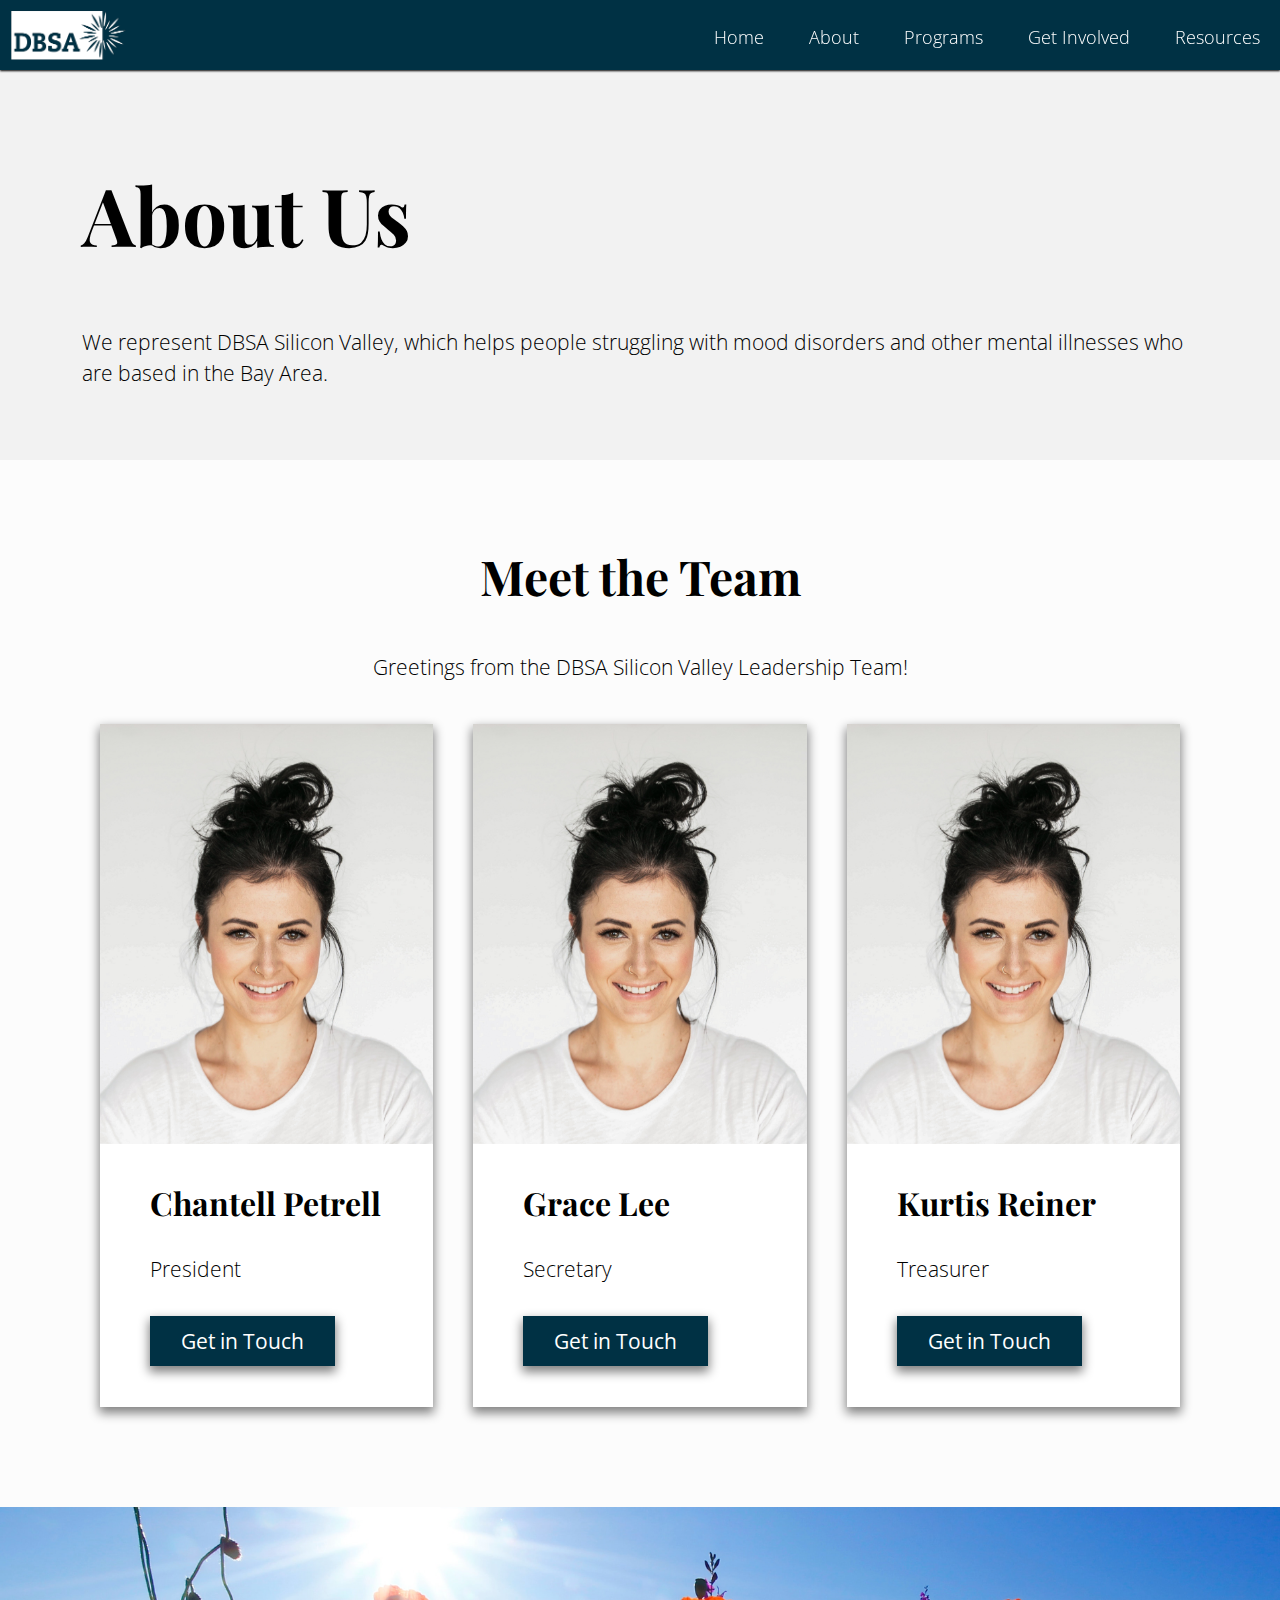
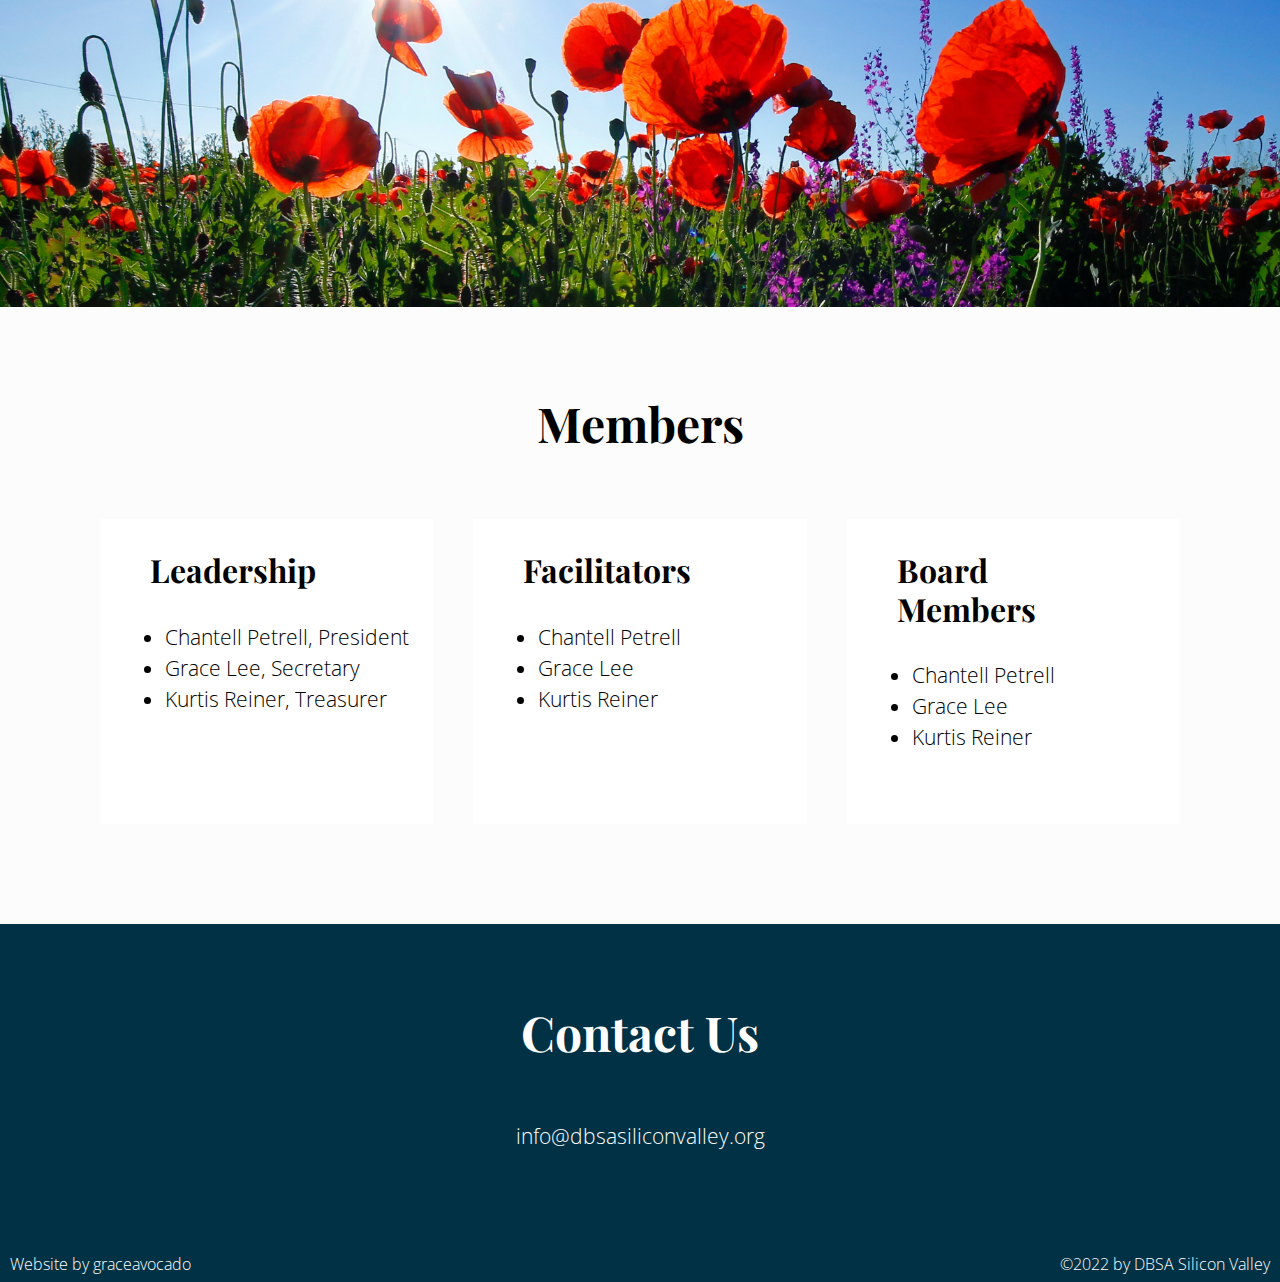
==== pages/about.html @ 3b4387de "website build" ====
<!DOCTYPE html>
<html lang="en" dir="ltr">

<head>
  <meta charset="utf-8">
  <meta name=viewport content="width=device-width, initial-scale=1, user-scalable=yes">
  <title>About | DBSA Silicon Valley</title>
  <link rel="icon" type="../image/x-icon" href="../img/favicon.png">

  <!-- CSS FILES -->
  <link rel="stylesheet" href="../css/style.css">

  <!-- FONTS -->
  <link rel="preconnect" href="https://fonts.googleapis.com">
  <link rel="preconnect" href="https://fonts.gstatic.com" crossorigin>
  <link
    href="https://fonts.googleapis.com/css2?family=Open+Sans:ital,wght@0,300;0,400;0,500;0,600;0,700;0,800;1,300;1,400;1,500;1,600;1,700;1,800&family=Playfair+Display:ital,wght@0,400;0,500;0,600;0,700;0,800;0,900;1,400;1,500;1,600;1,700;1,800;1,900&display=swap"
    rel="stylesheet">

  <!-- SCRIPT -->
  <!-- <script src="https://kit.fontawesome.com/e4709d6774.js" crossorigin="anonymous"></script> -->
</head>

<body>
  <!-- NAVBAR -->
  <nav class="nav-shadow">
    <div class="logo">
      <a class="logo-link" href="../index.html">
        <img class="logo-img" src="../img/logo-white.png" alt="DBSA logo">
      </a>
    </div>
  </nav>

  <div class="mobile-menu">
    <div id="backdrop" onclick="toggleMenu()"></div>
    <ul id="menu">
      <li class="menu-item"> <a href="../index.html">Home</a></li>
      <li class="menu-item"> <a href="../pages/about.html">About</a></li>
      <li class="menu-item"> <a href="../pages/programs.html">Programs</a></li>
      <li class="menu-item"> <a href="../pages/get-involved.html">Get Involved</a></li>
      <li class="menu-item"> <a href="../pages/resources.html">Resources</a></li>
    </ul>
  </div>

  <div id="toggle"><i class="fas fa-bars" onclick="toggleMenu()"></i></div>

  <!-- HEADER -->
  <div class="header-two color-bg">
    <div class="header-text">
      <h1>About Us</h1>
      <p>We represent DBSA Silicon Valley, which helps
        people struggling with mood disorders and other mental illnesses who
        are based in the Bay Area.</p>
    </div>
  </div>

  <!-- TEAM -->
  <div class="spacing-w-s">
    <h2 class="center-text">Meet the Team</h2>
    <p class="center-text">Greetings from the DBSA Silicon Valley Leadership Team!</p>
    <div class="col-3">
      <div class="shadow box-padding">
        <img src="../img/about-img/hold.jpg" alt="picture of Chantell Petrell">
        <h3>Chantell Petrell</h3>
        <p>President</p>
        <a class="btn shadow" href="mailto:chantell@dbsasiliconvalley.org">Get in Touch</a>
      </div>
      <div class="shadow box-padding">
        <img src="../img/about-img/hold.jpg" alt="picture of Grace Lee">
        <h3>Grace Lee</h3>
        <p>Secretary</p>
        <a class="btn shadow" href="mailto:grace@dbsasiliconvalley.org">Get in Touch</a>
      </div>
      <div class="shadow box-padding">
        <img src="../img/about-img/hold.jpg" alt="picture of Kurtis Reiner">
        <h3>Kurtis Reiner</h3>
        <p>Treasurer</p>
        <a class="btn shadow" href="mailto:kurtis@dbsasiliconvalley.org">Get in Touch</a>
      </div>
    </div>
  </div>

  <!-- BREAK -->
  <div class="picture-break"></div>

  <!-- MEMBERS -->
  <div class="spacing-w-s">
    <h2 class="center-text">Members</h2>
    <div class="col-3">
      <div class="box-padding">
        <h3>Leadership</h3>
        <ul>
          <li>Chantell Petrell, President</li>
          <li>Grace Lee, Secretary</li>
          <li>Kurtis Reiner, Treasurer</li>
        </ul>
      </div>
      <div class="box-padding">
        <h3>Facilitators</h3>
        <ul>
          <li>Chantell Petrell</li>
          <li>Grace Lee</li>
          <li>Kurtis Reiner</li>
        </ul>
      </div>
      <div class="box-padding">
        <h3>Board Members</h3>
        <ul>
          <li>Chantell Petrell</li>
          <li>Grace Lee</li>
          <li>Kurtis Reiner</li>
        </ul>
      </div>
    </div>
  </div>

  <!-- CONTACT -->
  <div class="center-text color-bg-primary contact-text">
    <h2>Contact Us</h2>
    <p><a class="white-text" href="mailto:info@dbsasiliconvalley.org">info@dbsasiliconvalley.org</a></p>
    <!-- socials -->
    <div class="socials">
      <p>
        <a href="mailto:info@dbsasiliconvalley.org">
          <i class="soc-icon fa-solid fa-envelope white-text"></i>
        </a>
      </p>
      <p>
        <a href="https://www.facebook.com/dbsasanjoseca/">
          <i class="soc-icon fa-brands fa-facebook-f white-text"></i>
        </a>
      </p>
      <p>
        <a href="https://www.instagram.com/dbsasanjose/?hl=en">
          <i class="soc-icon fa-brands fa-instagram white-text"></i>
        </a>
      </p>
      <p>
        <a href="https://www.meetup.com/dbsasiliconvalley/">
          <i class="fa-brands fa-meetup white-text"></i>
        </a>
      </p>
    </div>
  </div>

  <!-- FOOTER -->
  <footer class="center-text footer-text">
    <div class="copyright">©2022 by DBSA Silicon Valley</div>
    <div class="author">Website by <a class="white-text" target="_blank" href="https://graceavocado.com/">graceavocado</a></div>
  </footer>

  <!-- JAVASCRIPT -->
  <script src="../js/script.js"></script>

</body>

</html>
---- css/style.css ----
/**************ROOTS */
:root {
  /* COLORS */
  --color-primary: #003144;
  --bg-color-main: #FCFCFC;
  --bg-color-lg: #FDFDFD;
  --bg-color: #F2F2F2;
  --text-color: #333333;
  /* SPACING */
}

/**************MAIN */
* {
  box-sizing: border-box;
}

html {
  margin: 0;
  min-height: 100%;
}

h1, h2, h3, h4 {
  font-family: 'Playfair Display', serif;
}

h1 {
  font-size: 5rem;
}

h2 {
  font-size: 3rem;
  /* line-height: 0; */
}

h3 {
  font-size: 2rem;
}

body {
  margin: 0;
  overflow-x: hidden;
  font-family: 'Open Sans', sans-serif;
  font-weight: 200;
  line-height: 1.5;
  font-size: 1.3rem;
  background-color: var(--bg-color-main);
}

a {
  text-decoration: none;
  color: var(--text-color);
}

nav {
  display: flex;
  justify-content: space-between;
  background-color: var(--color-primary);
  width: 100%;
  position: fixed;
  top: 0;
  z-index: 1;
}

footer {
  display: flex;
  justify-content: space-between;
  flex-direction: row-reverse;
  background-color: var(--color-primary);
  color: white;
  font-size: 1rem;
  line-height: 1;
  padding: 10px;
}

/**************NAVBAR */
.logo-img {
  height: 70px;
  padding: 10px;
}

.logo-link {
  display: flex;
  color: white;
}

.logo-link p {
  font-weight: 900px;
}

.logo {
  /* flex-grow: 0; */
}

#toggle {
  display: none;
}

#menu {
  position: fixed;
  top: 0;
  z-index: 2;
  right: 0px;
  padding: 0;
}

.menu-item {
  display: inline-block;
}

.menu-item a {
  color: white;
  font-size: 1.1rem;
  padding: 20px 20px;
}

.menu-item a:hover {
  background-color: var(--bg-color);
  color: var(--text-color);
  transition-duration: 0.3s;
}

/**************FOOTER */
.footer-text {}

/**************FLEX */
/* HEADER */
.header {
  display: flex;
  justify-content: center;
  background-image: url("../img/index-img/tadej-skofic-bg.jpg");
  background-position: center;
  background-repeat: no-repeat;
  background-size: cover;
  position: relative;
}

.header-two {
  /* background-color: var(--bg-color); */
  display: flex;
  justify-content: center;
  position: relative;
  padding: 100px 50px 50px 50px;
}

.header-text {
  padding: 0 2rem;
}

.header div {
  margin: 15rem auto;
}

.header h3 {
  font-weight: 400;
}

.white-text {
  color: white;
}

/* CONTENT - 3 COLUMN*/
.col-3 {
  display: flex;
  justify-content: center;
  /* background-color: white; */
}

.col-3 div {
  background-color: white;
  /* padding: 50px 50px 70px 50px; */
  margin: 20px;
  width: 500px;
}

.col-3 h3 {
  line-height: 1.2;
}

.box-padding {
  padding-bottom: 50px;
}

.box-padding ul {
  margin-left: 25px;
}

.box-padding h3 {
  padding: 0 50px;
}

.box-padding p {
  padding: 0 50px 20px 50px;
}

.box-padding a {
  margin: 0 50px 0 50px;
}

.box-padding img {
  width: 100%;
}

/* CONTENT - 1 COLUMN */
.col-1 {
  display: flex;
}

.col-1-pic {
  background-image: url("../img/index-img/about-bekir-donmez.jpg");
  background-position: center;
  background-repeat: no-repeat;
  background-size: cover;
  position: relative;
  width: 100rem;
}

.col-1-text {
  padding: 0px 50px 70px 50px;
  background-color: var(--bg-color);
}

.col-1-text p {
  padding-bottom: 25px;
}

/* PAGE BREAK */
.picture-break {
  background-image: url("../img/about-img/corina-ardeleanu-about.jpg");
  background-position: center;
  background-repeat: no-repeat;
  background-size: cover;
  position: relative;
  width: 100%;
  height: 25rem;
}
/* RESOURCE */
.center-resources {
  display: flex;
  justify-content: center;
  padding: 2rem 1rem 5rem 1rem;
}

.resource-text {
  width: 900px;
}

.resource-text p {
  padding-bottom: 50px;
}

/* CONTACT */
.contact-text {
  color: white;
  padding: 2rem 2rem 0 2rem;
}

.contact-text p {
  padding-top: 2rem;
}

.contact-text h2 {
  margin-bottom: 0;
}

/**************BACKGROUND STYLE */
.color-bg {
  background-color: var(--bg-color);
}

.color-bg-primary {
  background-color: var(--color-primary);
}

/**************BUTTON */
.btn {
  color: white;
  /* display: block;
  width: 200px; */
  background-color: var(--color-primary);
  padding: 10px 30px;
  border: 1px solid var(--color-primary);
  font-weight: 400;
}

.btn:hover {
  color: var(--color-primary);
  background-color: white;
  transition-duration: 0.3s;
}

.socials {
  padding: 0 auto 3rem auto;
  display: flex;
  justify-content: center;
}

.socials p {
  padding: 1rem;
}

.socials p:hover {
  color: var(--bg-color-main);
  transition-duration: 0.3s;
}

/**************GENERAL STYLE */
.center-text {
  text-align: center;
}

.center-obj {
  margin: auto;
}

.spacing {
  margin: auto;
  padding: 5rem 0rem;
}

.spacing-w-s {
  margin: 5rem 5rem;
}

.shadow {
  box-shadow: 0px 5px 10px 1px gray;
}

.nav-shadow {
  box-shadow: 0px 1px 2px 0px black;
}

.txt-shadow {
  text-shadow: 4px 4px 20px black;
}

.max-p {
  max-width: 1100px;
  margin: auto;
  padding: 0 25px 10px 2px;
}

/**************RESPONSIVE */
@media (max-width: 1100px) {

  /* body */
  body {
    font-size: 1rem;
  }

  .menu-item {
    margin-top: 7px;
  }

  /* .spacing {
    margin: 5rem auto;
  } */

  /* 3 columns */
  .menu-item a {
    font-size: 1rem;
  }

  .box-padding h3 {
    padding: 0 25px;
  }

  .box-padding p {
    padding: 0 25px 25px 25px;
  }

  .box-padding a {
    margin: 25px;
  }
}

@media (max-width: 810px) {

  /* navbar */
  #toggle {
    position: fixed;
    top: 0;
    z-index: 5;
    right: 0px;
    display: block;
    cursor: pointer;
    padding-top: 20px;
  }

  .fa-bars {
    color: white;
    font-size: 2rem;
    padding-right: 20px;
  }

  #menu {
    /* display: none; */
    background-color: var(--color-primary);
    height: 100%;
    width: 80%;
    max-width: 300px;
    margin-top: 0px;
    padding-top: 70px;
  }

  #backdrop {
    /* display: none; */
    background-color: black;
    position: fixed;
    width: 100%;
    height: 100%;
    z-index: 2;
    opacity: .3;
    left: 0;
    transition: .3s;
  }

  .menu-item {
    line-height: 2.5;
    text-align: center;
    padding: 15px 50px;
  }

  .menu-item a {
    font-size: 1.5rem;
  }

  .mobile-menu {
    display: none;
  }

  .visibility {
    display: block;
  }

  /* header */
  .header div {
    margin: 10rem auto 3rem auto;
  }

  h1 {
    font-size: 3rem;
  }

  h2 {
    font-size: 2.5rem;
  }

  /* 3 columns */
  .col-3 {
    flex-direction: column;
    align-items: center;
  }

  .col-3 div {
    width: 90%;
    max-width: 400px;
    /* margin: 0 25px; */
  }

  .box-padding ul {
    margin-left: 0px;
  }

  /* 1 column */
  .spacing-w-s {
    margin: 1rem 1rem;
  }

  .col-1-text {
    padding: 0 20px 50px 20px;
  }

  .col-1-pic {
    width: 30rem;
  }

  /* footer */
  .footer-text {
    flex-direction: column;
    font-size: 0.9rem;
    line-height: 1.2;
  }
}
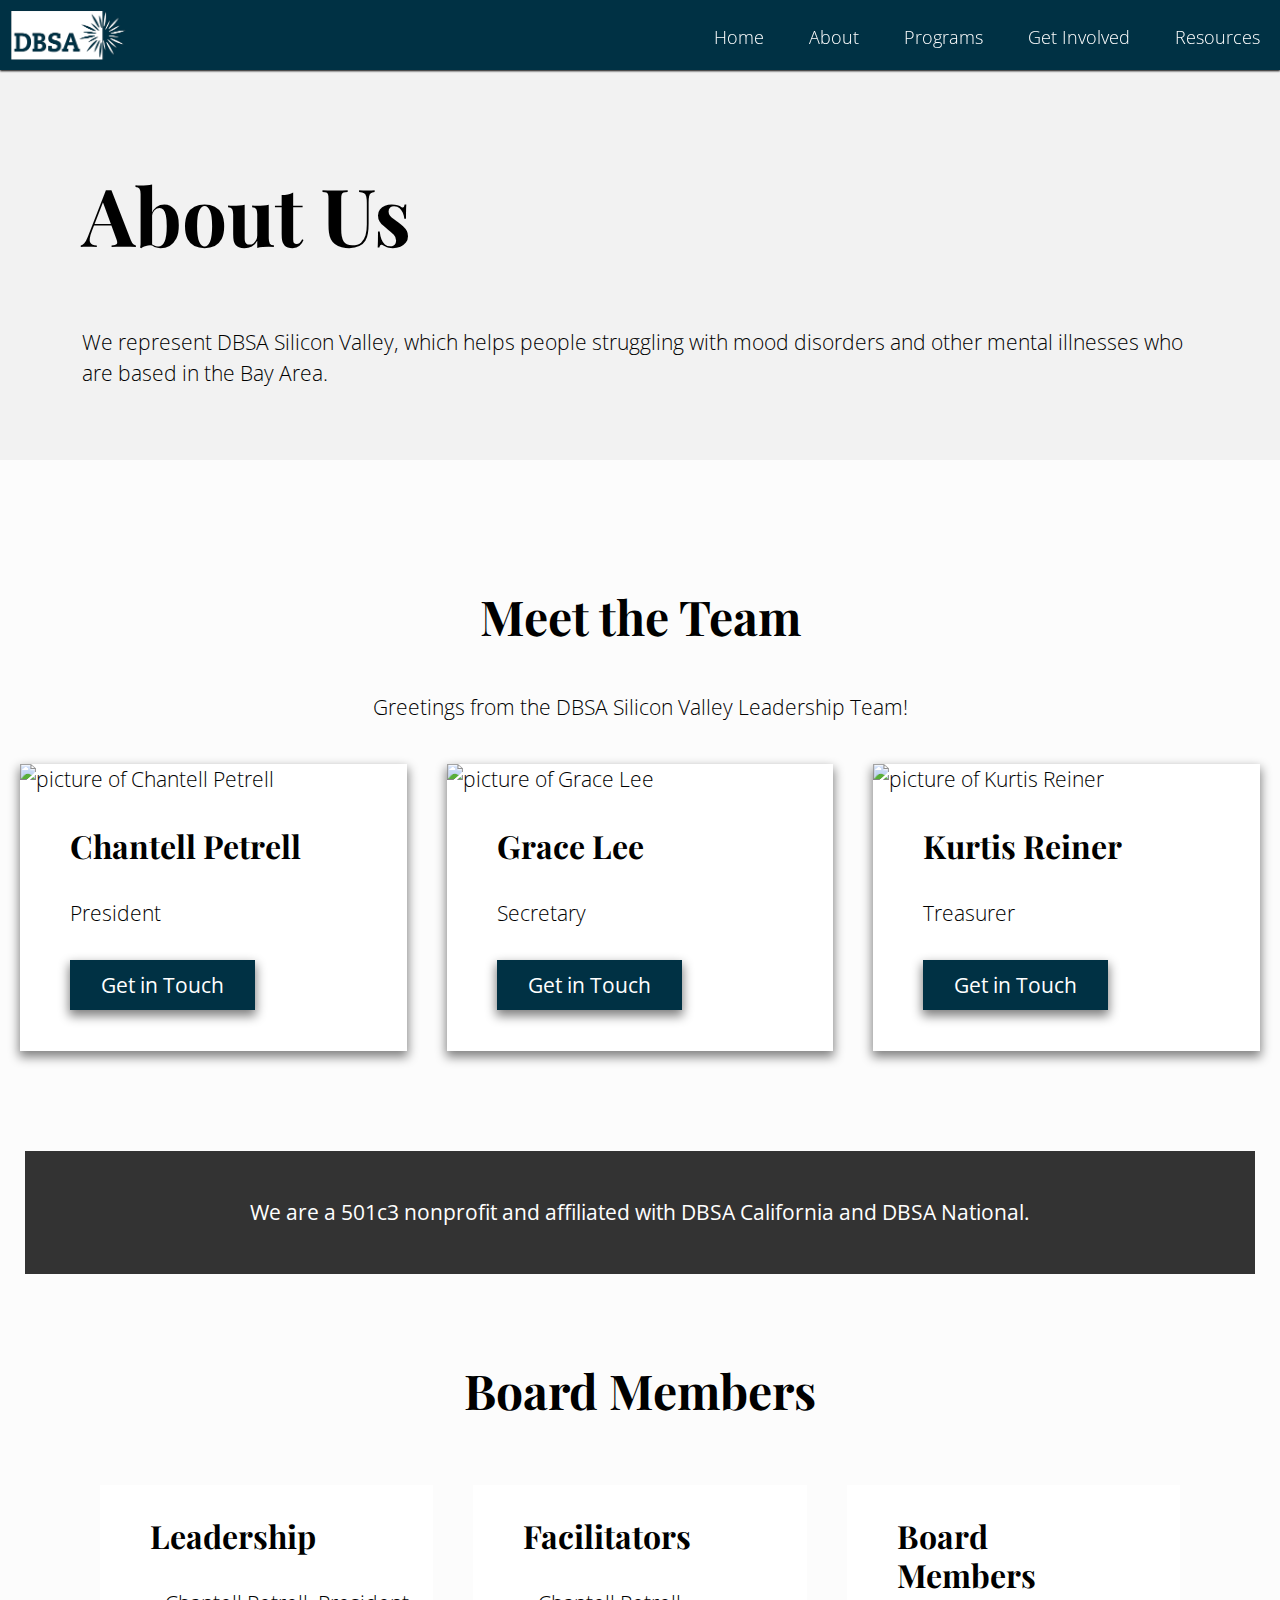
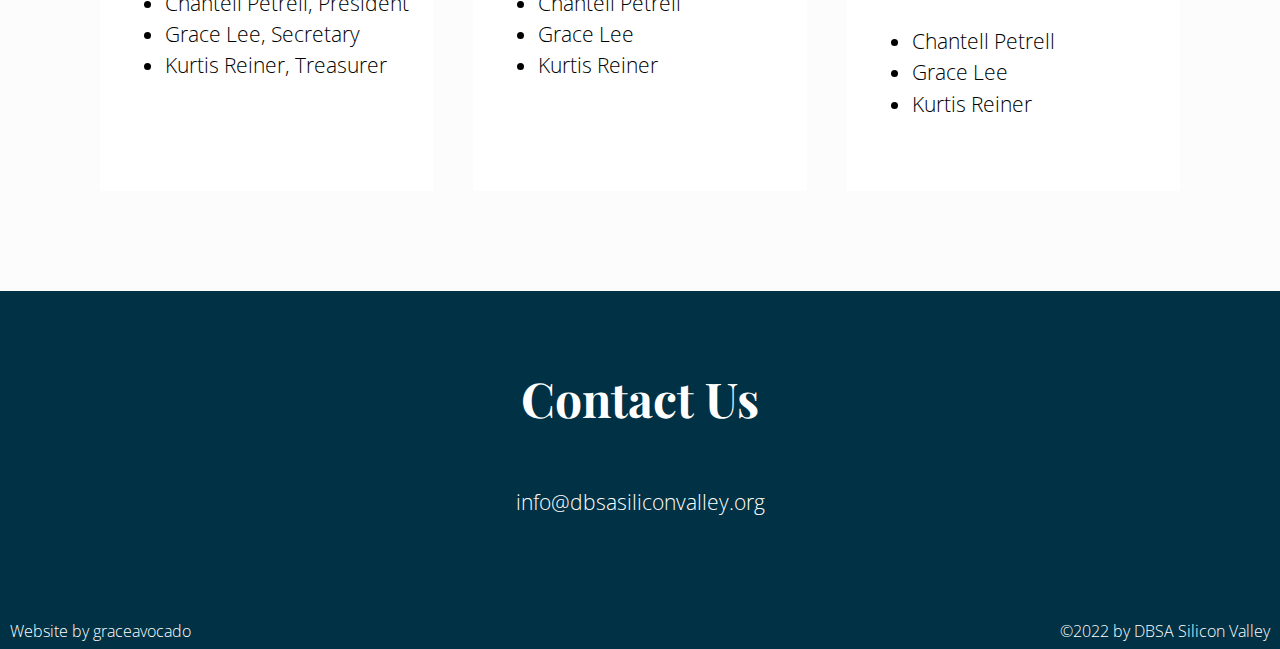
==== commit c2f17232: "add pictures" ====
--- a/pages/about.html
+++ b/pages/about.html
@@ -18,7 +18,7 @@
     rel="stylesheet">
 
   <!-- SCRIPT -->
-  <!-- <script src="https://kit.fontawesome.com/e4709d6774.js" crossorigin="anonymous"></script> -->
+  <script src="https://kit.fontawesome.com/e4709d6774.js" crossorigin="anonymous"></script>
 </head>
 
 <body>
@@ -39,6 +39,7 @@
       <li class="menu-item"> <a href="../pages/programs.html">Programs</a></li>
       <li class="menu-item"> <a href="../pages/get-involved.html">Get Involved</a></li>
       <li class="menu-item"> <a href="../pages/resources.html">Resources</a></li>
+      <!-- <li class="menu-item"> <a href="../pages/contact.html">Contact</a></li> -->
     </ul>
   </div>
 
@@ -55,37 +56,43 @@
   </div>
 
   <!-- TEAM -->
-  <div class="spacing-w-s">
+  <div class="spacing">
     <h2 class="center-text">Meet the Team</h2>
     <p class="center-text">Greetings from the DBSA Silicon Valley Leadership Team!</p>
     <div class="col-3">
       <div class="shadow box-padding">
-        <img src="../img/about-img/hold.jpg" alt="picture of Chantell Petrell">
+        <img src="../img/about-img/president.jpg" alt="picture of Chantell Petrell">
         <h3>Chantell Petrell</h3>
         <p>President</p>
         <a class="btn shadow" href="mailto:chantell@dbsasiliconvalley.org">Get in Touch</a>
       </div>
       <div class="shadow box-padding">
-        <img src="../img/about-img/hold.jpg" alt="picture of Grace Lee">
+        <img src="../img/about-img/secretary.jpg" alt="picture of Grace Lee">
         <h3>Grace Lee</h3>
         <p>Secretary</p>
         <a class="btn shadow" href="mailto:grace@dbsasiliconvalley.org">Get in Touch</a>
       </div>
       <div class="shadow box-padding">
-        <img src="../img/about-img/hold.jpg" alt="picture of Kurtis Reiner">
+        <img src="../img/about-img/treasurer.jpg" alt="picture of Kurtis Reiner">
         <h3>Kurtis Reiner</h3>
         <p>Treasurer</p>
         <a class="btn shadow" href="mailto:kurtis@dbsasiliconvalley.org">Get in Touch</a>
       </div>
     </div>
+
+  </div>
+
+  <!-- affiliation -->
+  <div class="strip-text center-text color-bg-strong white-text">
+    <p><strong>We are a 501c3 nonprofit and affiliated with DBSA California and DBSA National.</strong></p>
   </div>
 
   <!-- BREAK -->
-  <div class="picture-break"></div>
+  <!-- <div class="picture-break pic-br-about"></div> -->
 
   <!-- MEMBERS -->
   <div class="spacing-w-s">
-    <h2 class="center-text">Members</h2>
+    <h2 class="center-text">Board Members</h2>
     <div class="col-3">
       <div class="box-padding">
         <h3>Leadership</h3>
--- a/css/style.css
+++ b/css/style.css
@@ -87,10 +87,6 @@
   font-weight: 900px;
 }
 
-.logo {
-  /* flex-grow: 0; */
-}
-
 #toggle {
   display: none;
 }
@@ -119,10 +115,7 @@
   transition-duration: 0.3s;
 }
 
-/**************FOOTER */
-.footer-text {}
-
-/**************FLEX */
+/**************CONTENT */
 /* HEADER */
 .header {
   display: flex;
@@ -135,7 +128,6 @@
 }
 
 .header-two {
-  /* background-color: var(--bg-color); */
   display: flex;
   justify-content: center;
   position: relative;
@@ -154,20 +146,14 @@
   font-weight: 400;
 }
 
-.white-text {
-  color: white;
-}
-
 /* CONTENT - 3 COLUMN*/
 .col-3 {
   display: flex;
   justify-content: center;
-  /* background-color: white; */
 }
 
 .col-3 div {
   background-color: white;
-  /* padding: 50px 50px 70px 50px; */
   margin: 20px;
   width: 500px;
 }
@@ -206,7 +192,6 @@
 }
 
 .col-1-pic {
-  background-image: url("../img/index-img/about-bekir-donmez.jpg");
   background-position: center;
   background-repeat: no-repeat;
   background-size: cover;
@@ -214,6 +199,14 @@
   width: 100rem;
 }
 
+.index-col-pic {
+  background-image: url("../img/index-img/about-bekir-donmez.jpg");
+}
+
+.program-col-pic {
+  background-image: url("../img/get-involved-img/cytonn-photography.jpg");
+}
+
 .col-1-text {
   padding: 0px 50px 70px 50px;
   background-color: var(--bg-color);
@@ -225,14 +218,29 @@
 
 /* PAGE BREAK */
 .picture-break {
-  background-image: url("../img/about-img/corina-ardeleanu-about.jpg");
   background-position: center;
   background-repeat: no-repeat;
   background-size: cover;
   position: relative;
   width: 100%;
-  height: 25rem;
-}
+}
+
+.pic-br-about {
+  background-image: url("../img/about-img/corina-ardeleanu-about.jpg");
+  height: 10rem;
+}
+
+.pic-br-feature {
+  background-image: url("../img/program-img/priscilla-du-preez.jpg");
+  height: 30rem;
+}
+
+/* AFFILIATION */
+.strip-text {
+  padding: 25px;
+  margin: 0px 25px;
+}
+
 /* RESOURCE */
 .center-resources {
   display: flex;
@@ -246,6 +254,25 @@
 
 .resource-text p {
   padding-bottom: 50px;
+}
+
+.resource-block {
+  padding: 25px;
+}
+
+.resource-sub {
+  padding: 25px;
+  margin: 25px auto;
+  max-width: 1000px;
+  background-color: white;
+}
+
+.resource-sub a {
+  text-decoration: underline;
+}
+
+.resource-sub ul {
+  margin-top: -20px;
 }
 
 /* CONTACT */
@@ -269,6 +296,10 @@
 
 .color-bg-primary {
   background-color: var(--color-primary);
+}
+
+.color-bg-strong {
+  background-color: var(--text-color);
 }
 
 /**************BUTTON */
@@ -312,6 +343,10 @@
   margin: auto;
 }
 
+.white-text {
+  color: white;
+}
+
 .spacing {
   margin: auto;
   padding: 5rem 0rem;
@@ -336,44 +371,11 @@
 .max-p {
   max-width: 1100px;
   margin: auto;
-  padding: 0 25px 10px 2px;
+  padding: 0 25px 10px 25px;
 }
 
 /**************RESPONSIVE */
-@media (max-width: 1100px) {
-
-  /* body */
-  body {
-    font-size: 1rem;
-  }
-
-  .menu-item {
-    margin-top: 7px;
-  }
-
-  /* .spacing {
-    margin: 5rem auto;
-  } */
-
-  /* 3 columns */
-  .menu-item a {
-    font-size: 1rem;
-  }
-
-  .box-padding h3 {
-    padding: 0 25px;
-  }
-
-  .box-padding p {
-    padding: 0 25px 25px 25px;
-  }
-
-  .box-padding a {
-    margin: 25px;
-  }
-}
-
-@media (max-width: 810px) {
+@media (max-width: 1000px) {
 
   /* navbar */
   #toggle {
@@ -432,9 +434,29 @@
     display: block;
   }
 
+  /* box padding */
+  .box-padding h3 {
+    padding: 0 25px;
+  }
+
+  .box-padding p {
+    padding: 0 25px 25px 25px;
+  }
+
+  .box-padding a {
+    margin: 25px;
+  }
+}
+
+@media (max-width: 810px) {
+
   /* header */
   .header div {
     margin: 10rem auto 3rem auto;
+  }
+
+  .header-two {
+    padding: 70px 0px 25px 0px;
   }
 
   h1 {
@@ -459,6 +481,10 @@
 
   .box-padding ul {
     margin-left: 0px;
+  }
+
+  .spacing {
+    padding: 2rem 0rem;
   }
 
   /* 1 column */
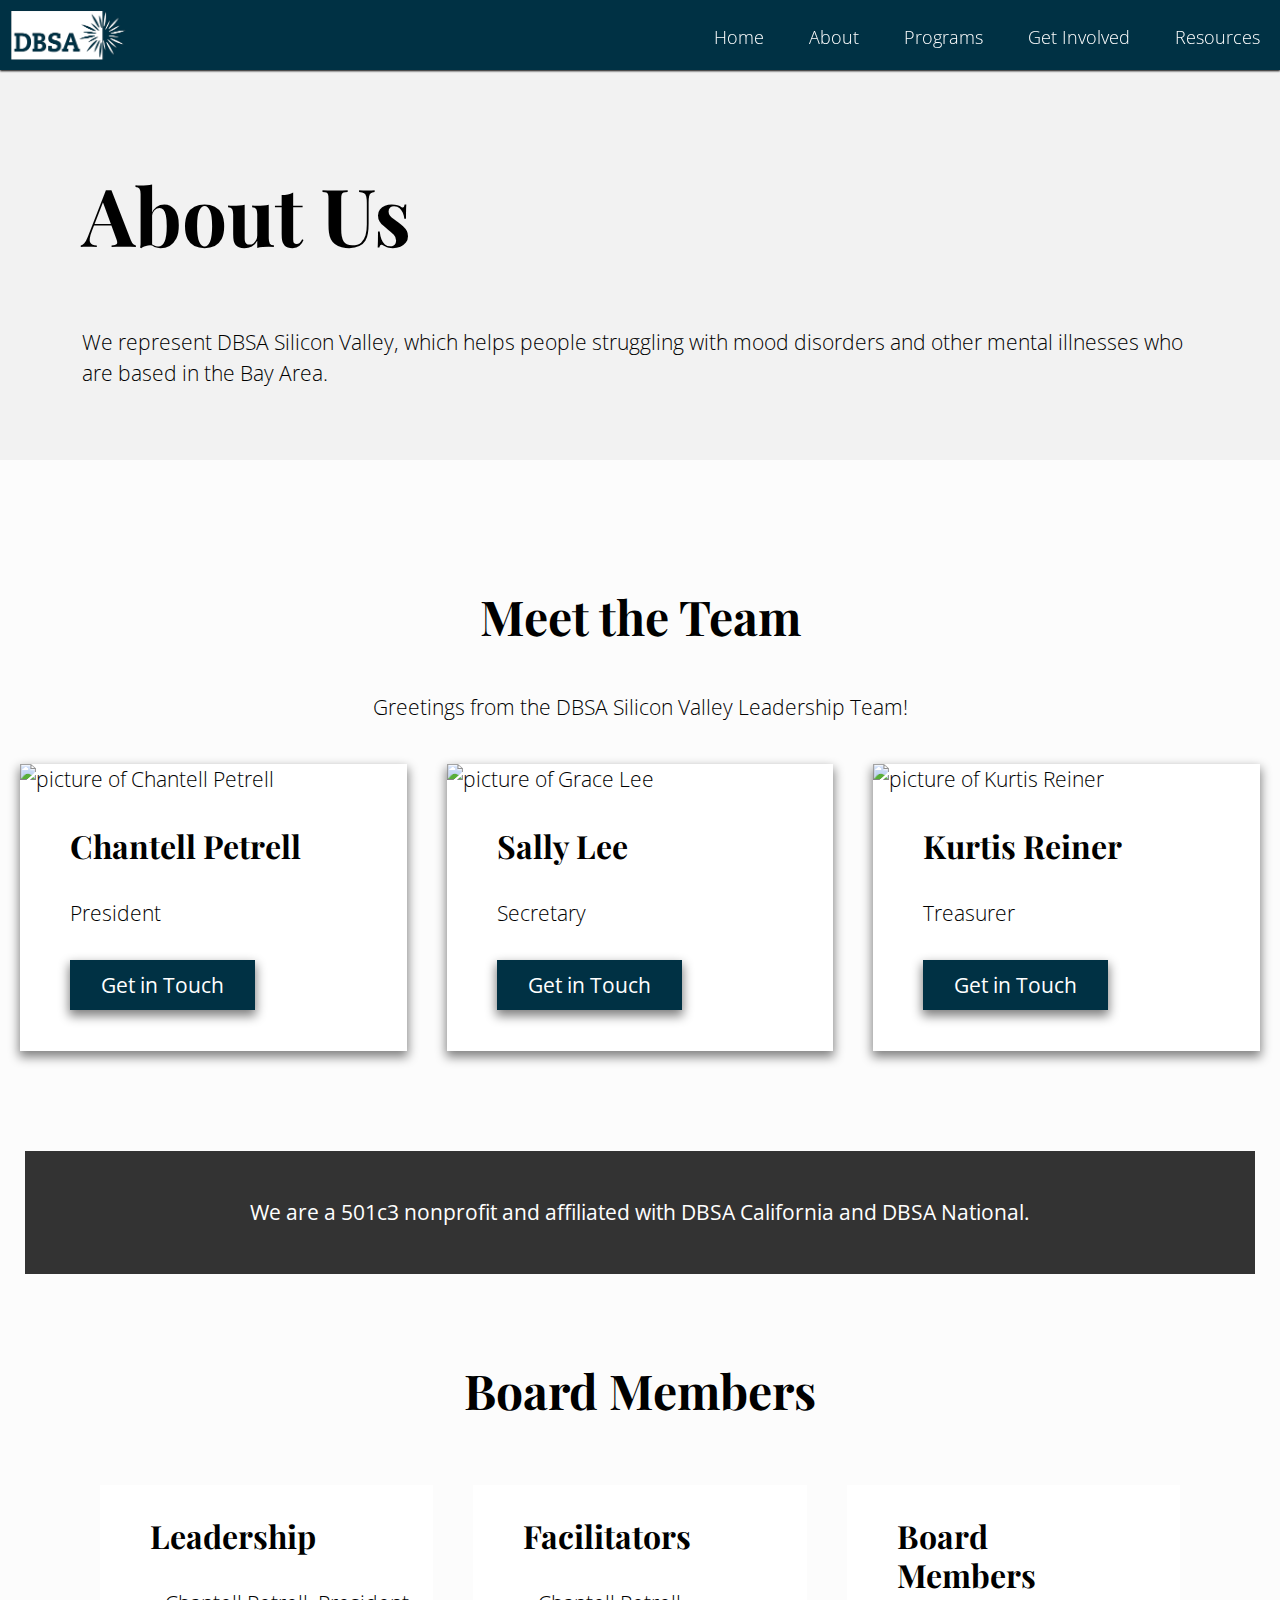
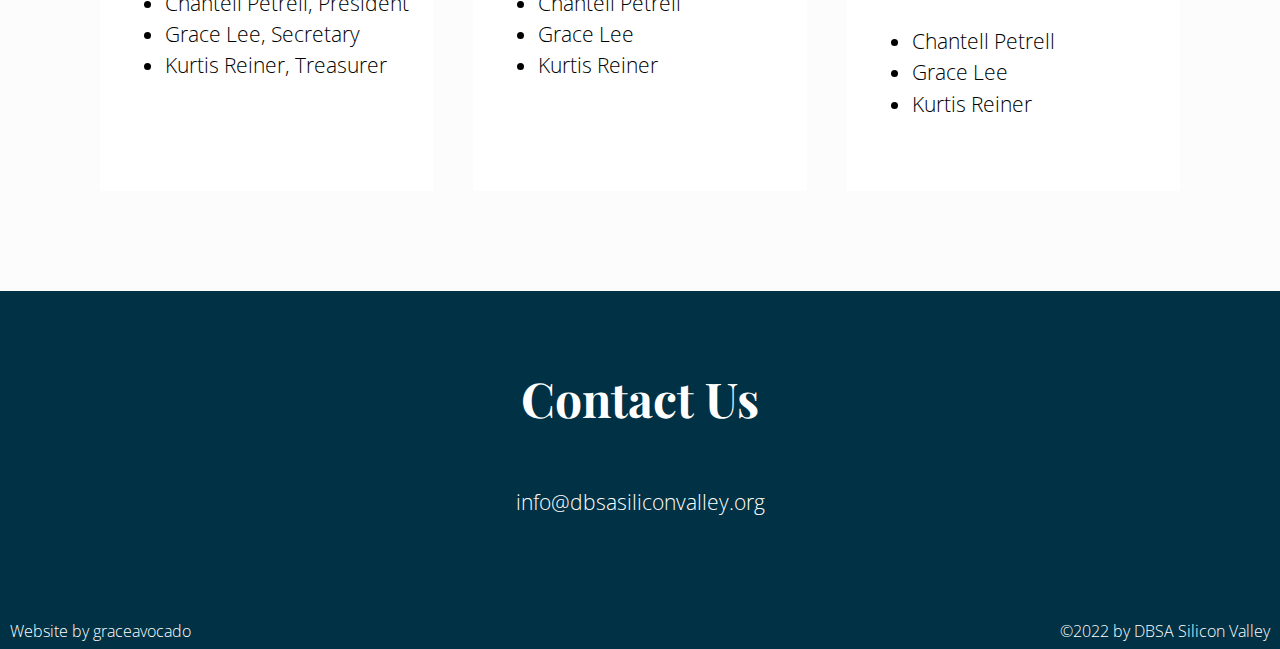
==== commit f371bbd2: "temporary change" ====
--- a/pages/about.html
+++ b/pages/about.html
@@ -68,7 +68,7 @@
       </div>
       <div class="shadow box-padding">
         <img src="../img/about-img/secretary.jpg" alt="picture of Grace Lee">
-        <h3>Grace Lee</h3>
+        <h3>Sally Lee</h3>
         <p>Secretary</p>
         <a class="btn shadow" href="mailto:grace@dbsasiliconvalley.org">Get in Touch</a>
       </div>
--- a/css/style.css
+++ b/css/style.css
@@ -17,6 +17,7 @@
 html {
   margin: 0;
   min-height: 100%;
+  scroll-behavior: smooth;
 }
 
 h1, h2, h3, h4 {
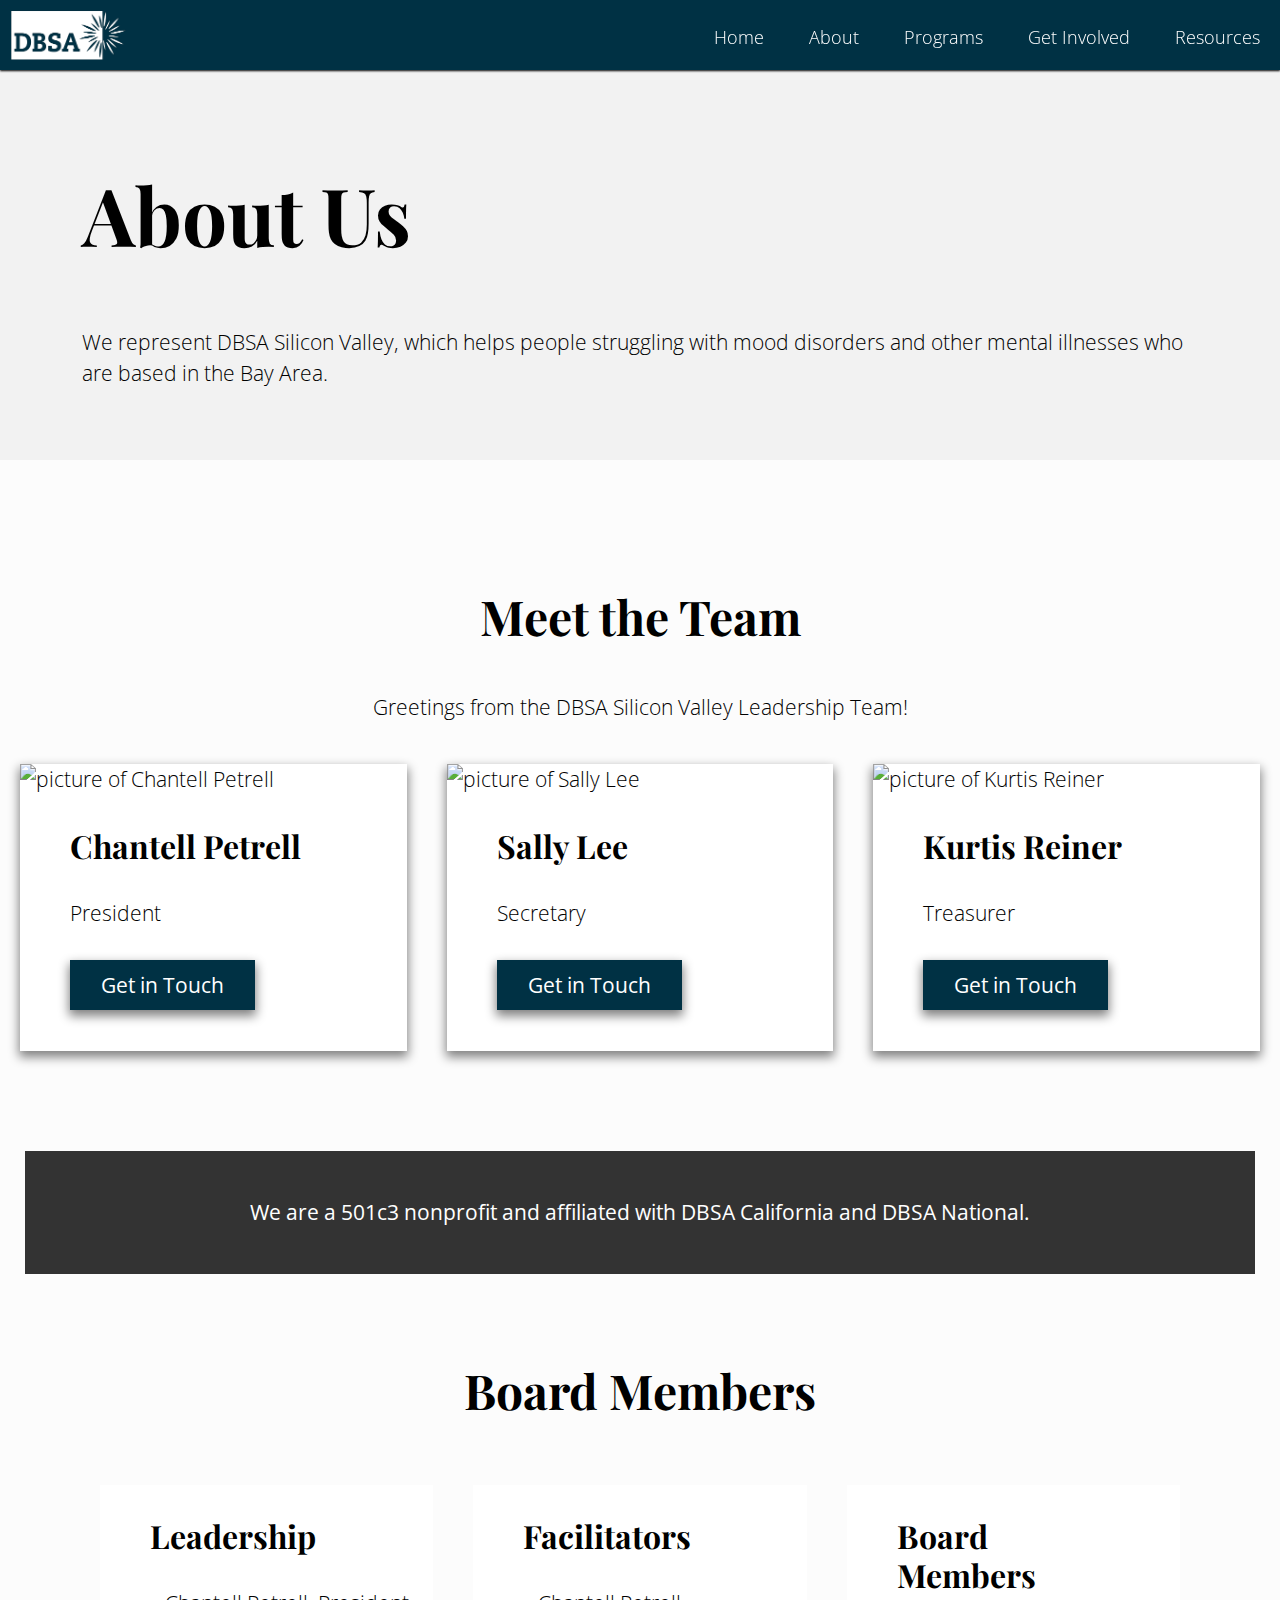
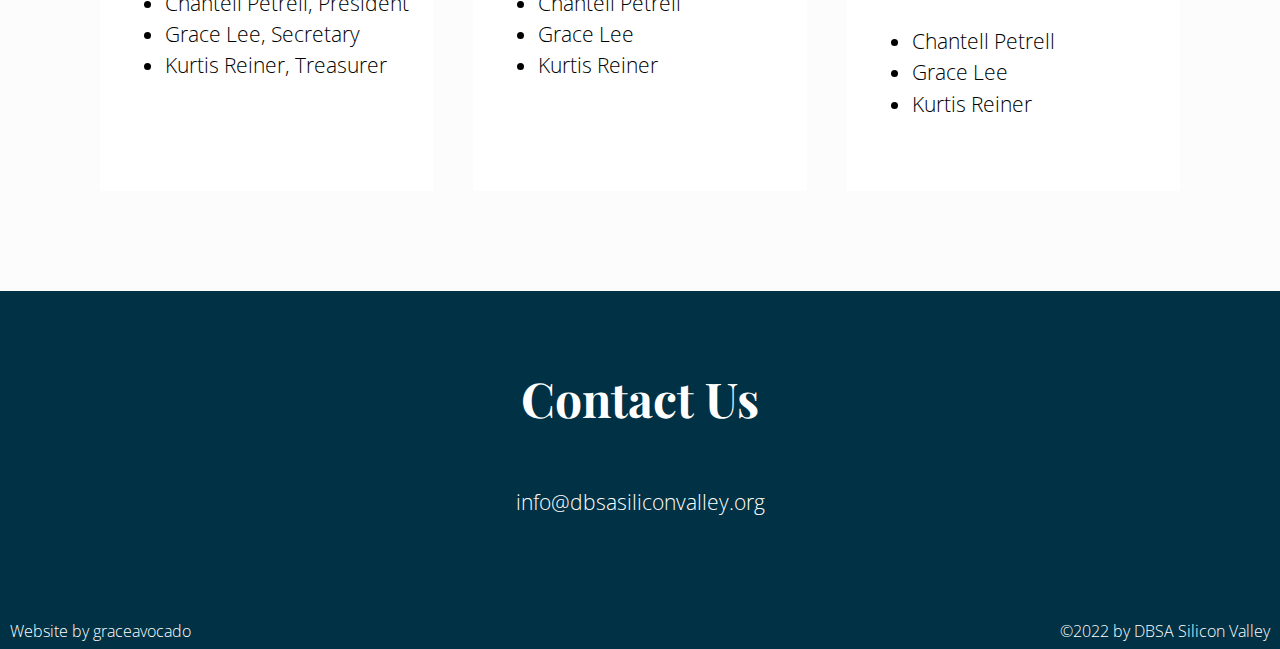
==== commit e370ae18: "temp fix" ====
--- a/pages/about.html
+++ b/pages/about.html
@@ -67,10 +67,10 @@
         <a class="btn shadow" href="mailto:chantell@dbsasiliconvalley.org">Get in Touch</a>
       </div>
       <div class="shadow box-padding">
-        <img src="../img/about-img/secretary.jpg" alt="picture of Grace Lee">
+        <img src="../img/about-img/secretary.jpg" alt="picture of Sally Lee">
         <h3>Sally Lee</h3>
         <p>Secretary</p>
-        <a class="btn shadow" href="mailto:grace@dbsasiliconvalley.org">Get in Touch</a>
+        <a class="btn shadow" href="mailto:sally@dbsasiliconvalley.org">Get in Touch</a>
       </div>
       <div class="shadow box-padding">
         <img src="../img/about-img/treasurer.jpg" alt="picture of Kurtis Reiner">
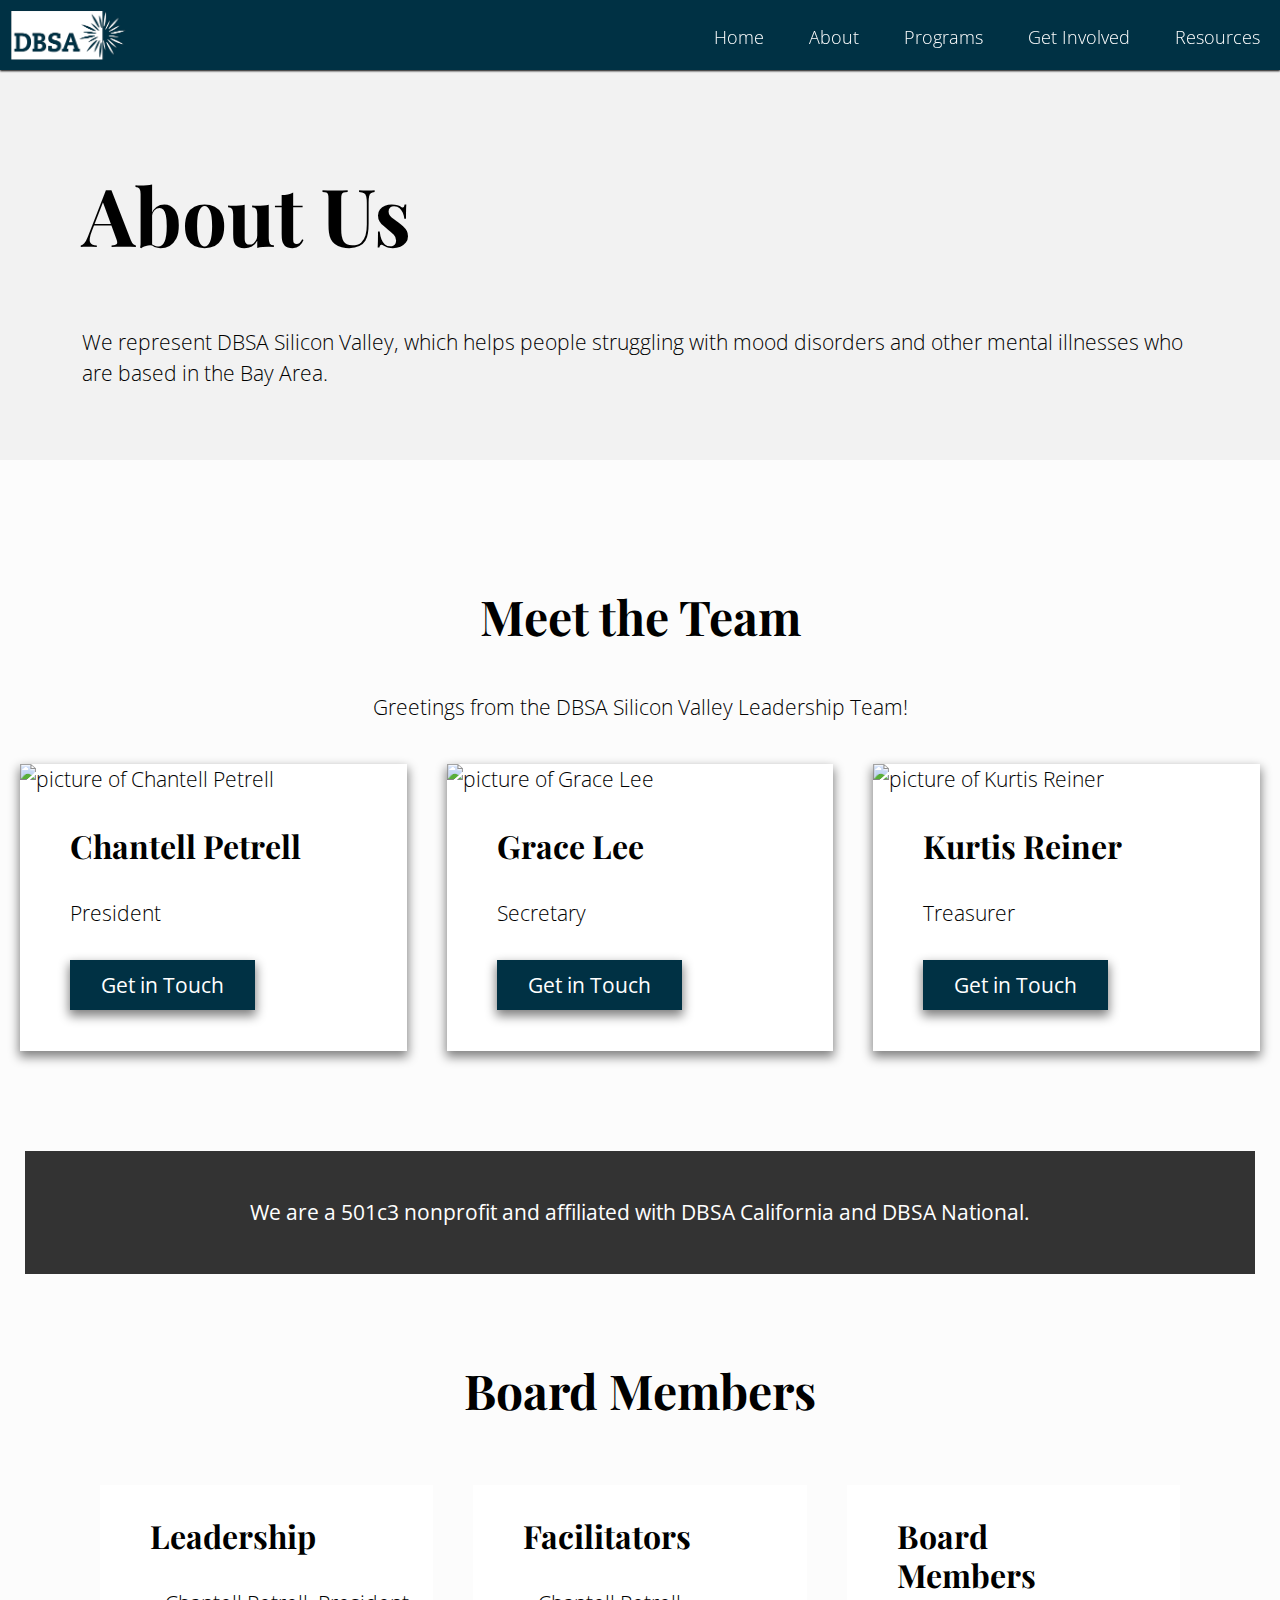
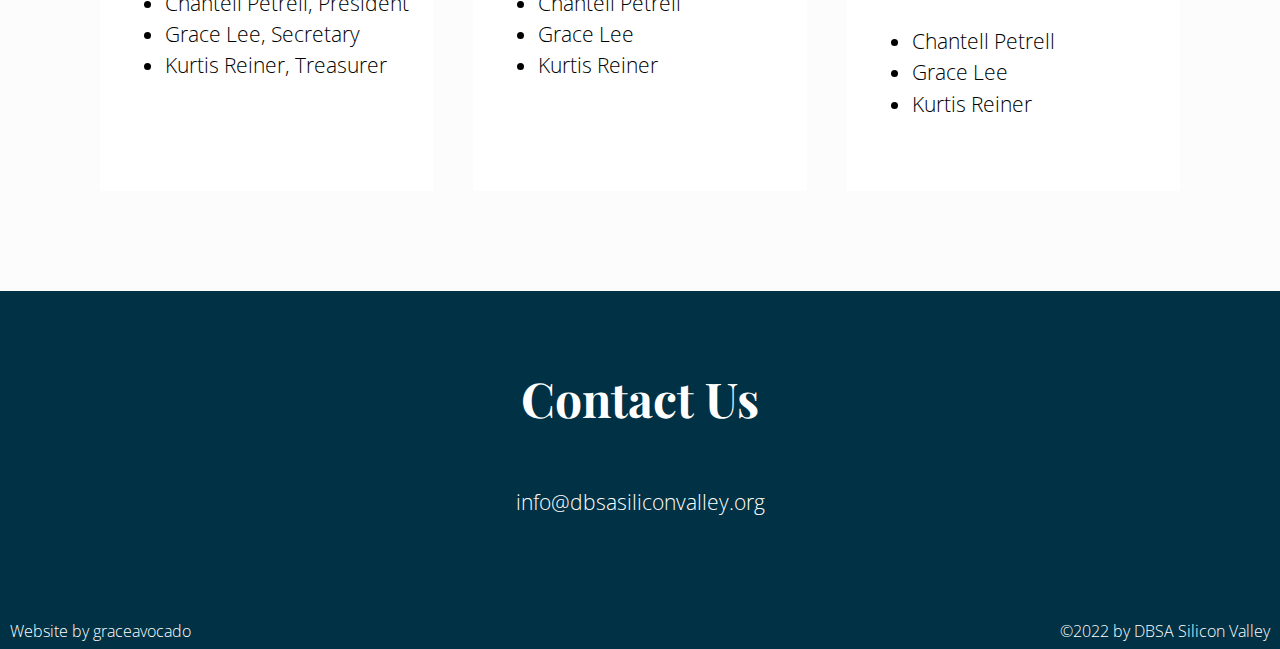
==== commit d27d042c: "revise change" ====
--- a/pages/about.html
+++ b/pages/about.html
@@ -67,10 +67,10 @@
         <a class="btn shadow" href="mailto:chantell@dbsasiliconvalley.org">Get in Touch</a>
       </div>
       <div class="shadow box-padding">
-        <img src="../img/about-img/secretary.jpg" alt="picture of Sally Lee">
-        <h3>Sally Lee</h3>
+        <img src="../img/about-img/secretary.jpg" alt="picture of Grace Lee">
+        <h3>Grace Lee</h3>
         <p>Secretary</p>
-        <a class="btn shadow" href="mailto:sally@dbsasiliconvalley.org">Get in Touch</a>
+        <a class="btn shadow" href="mailto:grace@dbsasiliconvalley.org">Get in Touch</a>
       </div>
       <div class="shadow box-padding">
         <img src="../img/about-img/treasurer.jpg" alt="picture of Kurtis Reiner">
